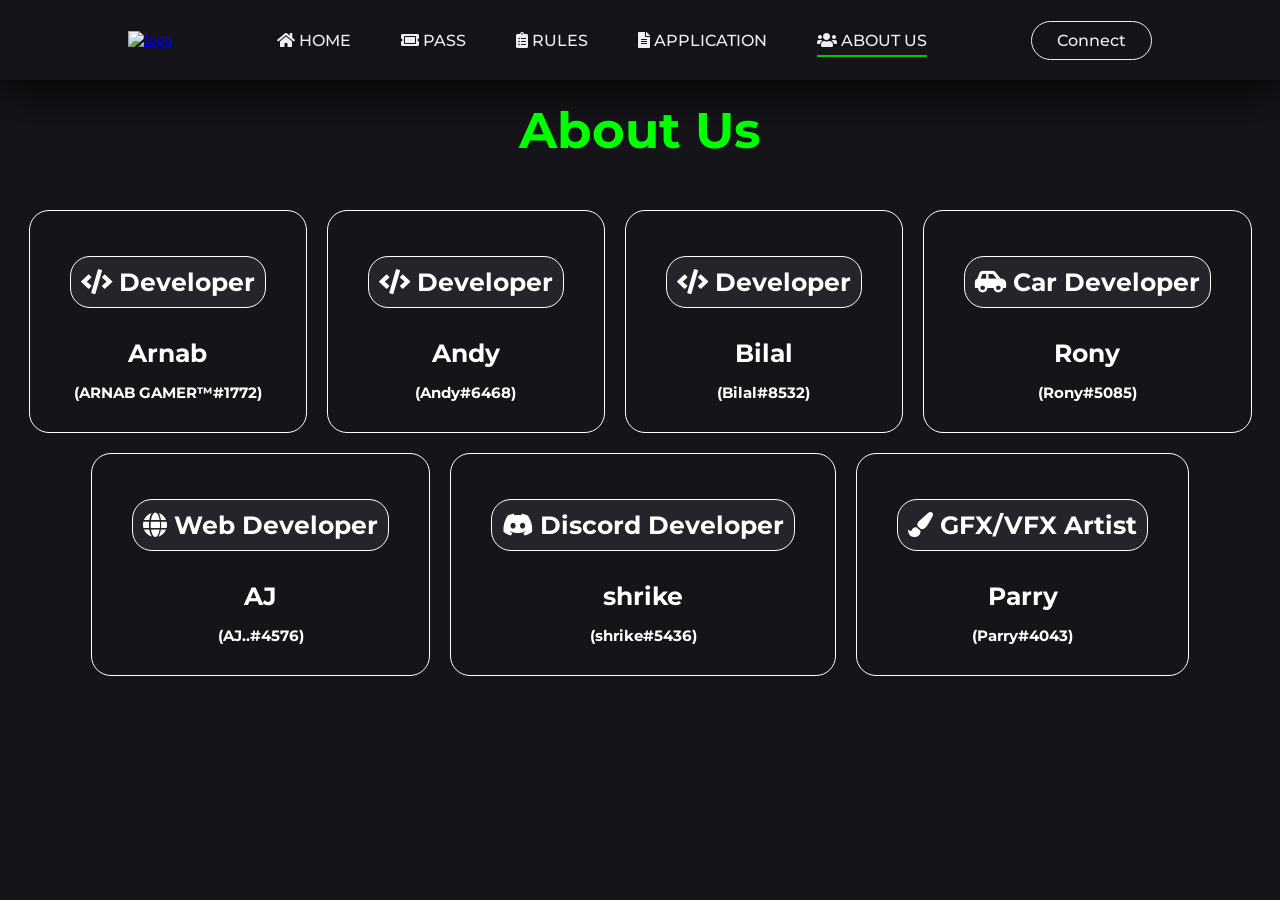
==== about.html @ 0f112212 "Add files via upload" ====
<!DOCTYPE html>
    <head>
        <meta charset="utf-8">
        <meta http-equiv="X-UA-Compatible" content="IE=edge">
        <title>Evolutes</title>
        <meta name="description" content="">
        <meta name="viewport" content="width=device-width, initial-scale=1">
        <link rel="stylesheet" href="about.css">
        <link rel='icon' type='image' href="https://cdn.discordapp.com/attachments/1075885468496961667/1078645288564183110/EVO.png" />
        <link rel="stylesheet" href="https://cdnjs.cloudflare.com/ajax/libs/font-awesome/5.15.4/css/all.min.css" />
        <link href="https://fonts.googleapis.com/css?family=Montserrat:500&display=swap" rel="stylesheet">
    </head>
  <body>
        <div class="loader">
            <div class="cell d-0"></div>
            <div class="cell d-1"></div>
            <div class="cell d-2"></div>
            <div class="cell d-1"></div>
            <div class="cell d-2"></div>
            <div class="cell d-2"></div>
            <div class="cell d-3"></div>
            <div class="cell d-3"></div>
            <div class="cell d-4"></div>
        </div>   
    <div id="content-container" style="display: none;">
        <header>
            <a class="logo" href="index.html">
                <img src="https://cdn.discordapp.com/attachments/1000288021620478013/1080728635633307658/EVOLUTES_copy.png" alt="logo" width="180" height="180">
            </a> 
            <nav>
                <ul class="nav__links">
                    <li><a href="index.html"><i class="fas fa-home"></i> HOME</a></li>
                    <li><a href="pass.html"><i class="fas fa-ticket-alt"></i> PASS</a></li>
                    <li><a href="rules.html"><i class="fas fa-clipboard-list"></i> RULES</a></li>
                    <li><a href="application.html"><i class="fas fa-file-alt"></i> APPLICATION</a></li>
                    <li><a href="about.html"><i class="fas fa-users"></i> ABOUT US</a></li>
                </ul>
            </nav>
            <a class="cta" href="#" onclick="connectToFivem()">Connect</a>
            <p class="menu cta">MENU</p>
        </header>
        <div class="overlay">
            <a class="close">&times;</a>
            <div class="overlay__content">
                <a href="index.html"><i class="fas fa-home"></i> HOME</a>
                <a href="pass.html"><i class="fas fa-ticket-alt"></i> PASS</a>
                <a href="rules.html"><i class="fas fa-clipboard-list"></i> RULES</a>
                <a href="application.html"><i class="fas fa-file-alt"></i> APPLICATION</a>
                <a href="about.html"><i class="fas fa-users"></i> ABOUT US</a>
            </div>   
        </div>
        <div class="container"> 
            <div class="about">
              <h1> About Us</h1>
            </div>
            <div class="box">
              <h2 class="dev"><i class="fas fa-code"></i> Developer </h2>
              <h2>Arnab</h2>
              <p>(ARNAB GAMER™#1772)</p>
            </div>
            <div class="box">
              <h2 class="dev"><i class="fas fa-code"></i> Developer </h2>
              <h2>Andy</h2>
              <p>(Andy#6468)</p>
            </div>
            <div class="box">
              <h2 class="dev"><i class="fas fa-code"></i> Developer </h2>
              <h2>Bilal</h2>
              <p>(Bilal#8532)</p>
            </div>
            <div class="box">
              <h2 class="dev"><i class="fas fa-car-side"></i> Car Developer </h2>
              <h2>Rony</h2>
              <p>(Rony#5085)</p>
            </div>
            <div class="box">
              <h2 class="dev"><i class="fas fa-globe"></i> Web Developer </h2>
              <h2>AJ</h2>
              <p>(AJ..#4576)</p>
            </div>
            <div class="box">
              <h2 class="dev"><i class="fab fa-discord"></i> Discord Developer </h2>
              <h2>shrike</h2>
              <p>(shrike#5436)</p>
            </div>
            <div class="box">
              <h2 class="dev"><i class="fas fa-paint-brush"></i> GFX/VFX Artist </h2>
              <h2>Parry</h2>
              <p>(Parry#4043)</p>
            </div>
        </div>
     
    </div>
  
        
    <script type="text/javascript" src="about.js"></script>
</body>
</html>
---- about.css ----
body{
  /* background-color: #313338; */
  background-color: #151419;
}

 
.loader {
  --cell-size: 52px;
  --cell-spacing: 1px;
  --cells: 3;
  --total-size: calc(var(--cells) * (var(--cell-size) + 2 * var(--cell-spacing)));
  display: flex;
  flex-wrap: wrap;
  width: var(--total-size);
  height: var(--total-size);
  top: 50%;
  left: 50%;
  position: fixed;
  margin-top: calc(var(--total-size) / -2);
  margin-left: calc(var(--total-size) / -2);
  z-index: 100;
  animation: loader-animation 10s ease-in-out infinite both;
  background-color: #151419;
}

.cell {
  flex: 0 0 var(--cell-size);
  margin: var(--cell-spacing);
  background-color: transparent;
  box-sizing: border-box;
  border-radius: 4px;
  animation: 1.5s ripple ease infinite;

}

.cell.d-1 {
  animation-delay: 100ms;
}

.cell.d-2 {
  animation-delay: 200ms;
}

.cell.d-3 {
  animation-delay: 300ms;
}

.cell.d-4 {
  animation-delay: 400ms;
}

.cell:nth-child(1) {
  --cell-color: #00FF87;
}

.cell:nth-child(2) {
  --cell-color: #0CFD95;
}

.cell:nth-child(3) {
  --cell-color: #17FBA2;
}

.cell:nth-child(4) {
  --cell-color: #23F9B2;
}

.cell:nth-child(5) {
  --cell-color: #30F7C3;
}

.cell:nth-child(6) {
  --cell-color: #3DF5D4;
}

.cell:nth-child(7) {
  --cell-color: #45F4DE;
}

.cell:nth-child(8) {
  --cell-color: #53F1F0;
}

.cell:nth-child(9) {
  --cell-color: #60EFFF;
}

/*Animation*/
@keyframes ripple {
  0% {
    background-color: transparent;
  }

  30% {
    background-color: var(--cell-color);
  }

  60% {
    background-color: transparent;
  }

  100% {
    background-color: transparent;
  }
}

* {
  box-sizing: border-box;
  margin: 0;
  padding: 0;
}

header {
    display: flex;
    justify-content: space-between;
    align-items: center;
    padding: 30px 10%;
    background-color: transparent;
    backdrop-filter: blur(20px);
    height: 80px;
    box-shadow: 0px 0px 50px 5px #000000ee;
}

.logo {
  cursor: pointer;
}
.nav__links li a.active {
  /* color: #00ff00; */
  border-bottom: 2px solid #00ff00be;
  padding-bottom: 5px;
}

.nav__links a,
.cta,
.overlay__content a {
  font-family: "Montserrat", sans-serif;
  font-weight: 500;
  color: #edf0f1;
  text-decoration: none;
}

.nav__links {
  list-style: none;
  display: flex;
}

.nav__links li {
  padding: 0px 25px;
}

.nav__links li a {
  transition: color 0.3s ease 0s;
}

.nav__links li a:hover {
  color: #00ff00;
}

.cta {
    padding: 9px 25px;
    border: 1px solid #edf0f1;
    border-radius: 50px;
    cursor: pointer;
    transition: background-color 0.3s ease 0s;
}

.cta:hover {
  background-color: #ffffff;
  color: #000000;
}

/* Mobile Nav */

.menu {
  display: none;
}

.overlay {
  height: 100%;
  width: 0;
  position: fixed;
  z-index: 1;
  left: 0;
  top: 0;
  background-color: #24252a;
  overflow-x: hidden;
  transition: width 0.5s ease 0s;
}

.overlay--active {
  width: 100%;
}

.overlay__content {
  display: flex;
  height: 100%;
  flex-direction: column;
  align-items: center;
  justify-content: center;
}

.overlay a {
  padding: 15px;
  font-size: 36px;
  display: block;
  transition: color 0.3s ease 0s;
}

.overlay a:hover,
.overlay a:focus {
  color: #00ff00;
}
.overlay .close {
  position: absolute;
  top: 20px;
  right: 45px;
  font-size: 60px;
  color: #edf0f1;
  cursor: pointer;
}

@media screen and (max-height: 450px) {
  .overlay a {
    font-size: 20px;
  }
  .overlay .close {
    font-size: 40px;
    top: 15px;
    right: 35px;
  }
}

@media only screen and (max-width: 800px) {
  .nav__links,
  .cta {
    display: none;
  }
  .menu {
    display: initial;
  }
}

.container {
  display: flex;
  flex-wrap: wrap;
  justify-content: center;
  align-items: center;
  margin-top: 120px;
}

.box {
  display: flex;
  flex-direction: column;
  align-items: center;
  color: #ffffff;
  padding: 30px;
  margin: 10px;
  border-radius: 20px;
  border: #ffffff 1px solid;
}

.box h2 {
  font-size: 25px;
  margin-bottom: 15px;
  margin-top: 15px;
  font-family: "Montserrat", sans-serif;
  font-weight: bold;

}

.box p {
  font-size: 15px;
  font-family: "Montserrat", sans-serif;
  font-weight: bold;
}

.about {
  position: absolute;
  text-align: center;
  width: 100%;
  top: 50px;
  left: 0;
  color: #00ff00;
}

.about h1 {
  /* font-size: 3.5rem; */
  font-size: 50px;
  font-family: "Montserrat", sans-serif;
  font-weight: bold;
  margin-top: 50px;
}

.dev {
  background-color: #24252a;
  border: #ffffff 1px solid;
  border-radius: 20px;
  padding: 10px;
  margin: 10px;
  margin-top: 50px;
  margin-bottom: 50px;
}
::-moz-selection {
  color: rgb(21, 20, 25);
  background: #ffffff;
}

::selection {
  color: rgb(21, 20, 25);
  background: #ffffff;
}
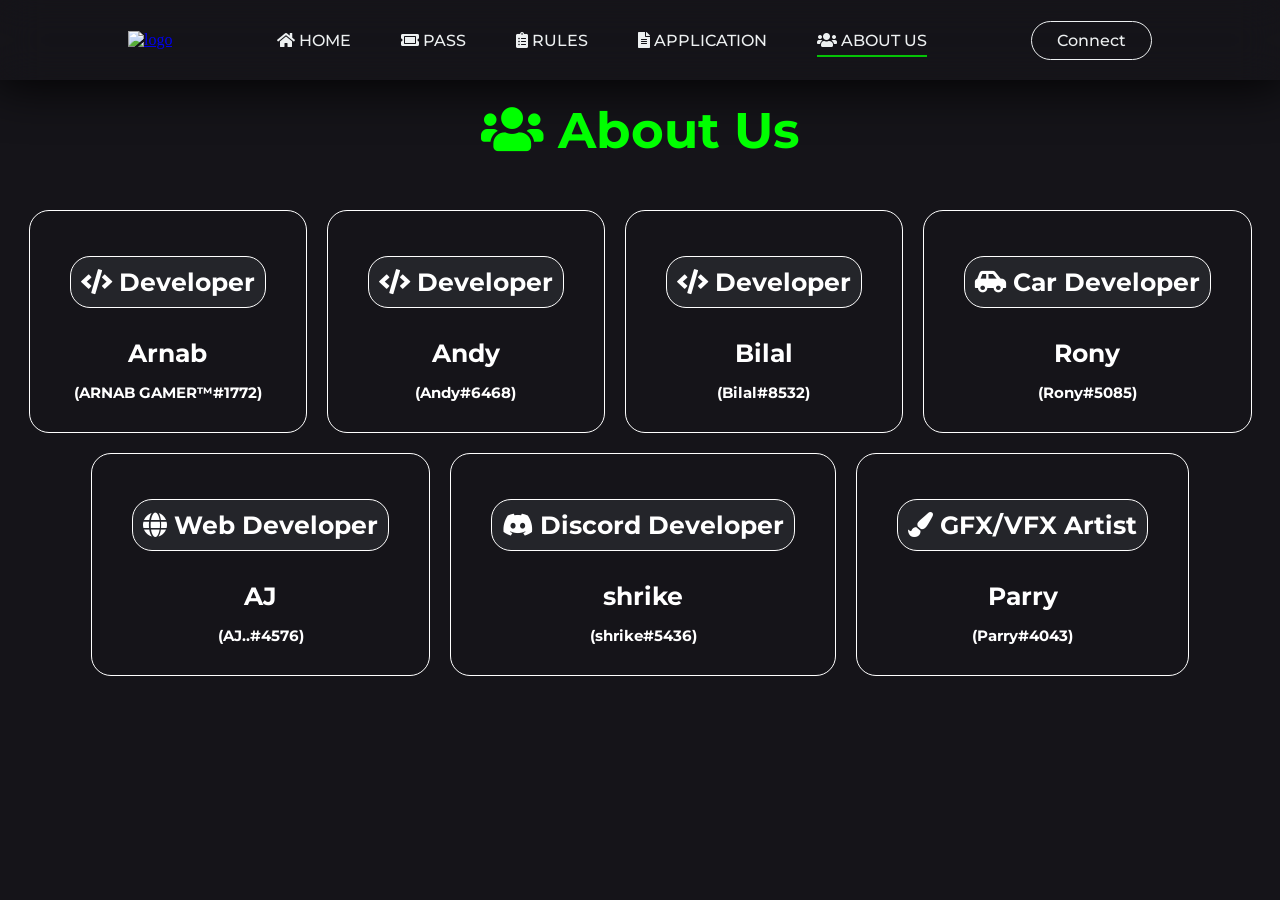
==== commit ba79d092: "Add files via upload" ====
--- a/about.html
+++ b/about.html
@@ -51,7 +51,7 @@
         </div>
         <div class="container"> 
             <div class="about">
-              <h1> About Us</h1>
+              <h1><i class="fas fa-users"></i> About Us</h1>
             </div>
             <div class="box">
               <h2 class="dev"><i class="fas fa-code"></i> Developer </h2>
--- a/about.css
+++ b/about.css
@@ -257,6 +257,7 @@
   margin: 10px;
   border-radius: 20px;
   border: #ffffff 1px solid;
+
 }
 
 .box h2 {
@@ -310,3 +311,24 @@
   background: #ffffff;
 }
 
+body::-webkit-scrollbar {
+  width: 8px;
+}
+
+body::-webkit-scrollbar-track {
+  background: #151419;
+}
+
+body::-webkit-scrollbar-thumb {
+  background-color: #00ff00;
+  border-radius: 20px;
+  border: 3px solid #151419;
+}
+
+body::-webkit-scrollbar-thumb:hover {
+  background-color: #ffffff;
+}
+
+body::-webkit-scrollbar-thumb:active {
+  background-color: #ffffff;
+}
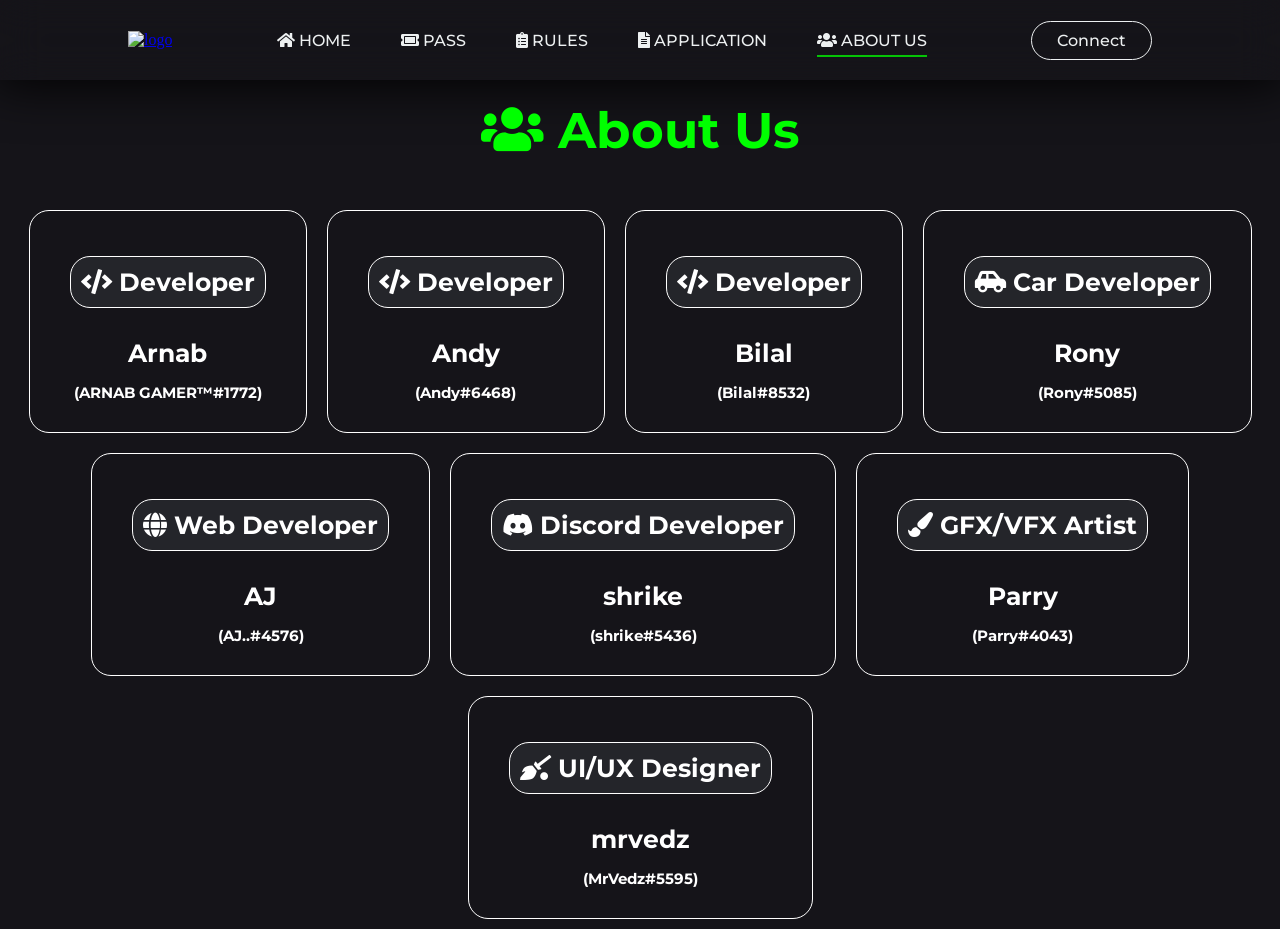
==== commit 915169b1: "Add files via upload" ====
--- a/about.html
+++ b/about.html
@@ -88,8 +88,13 @@
               <h2>Parry</h2>
               <p>(Parry#4043)</p>
             </div>
+
+            <div class="box">
+              <h2 class="dev"><i class="fas fa-quidditch"></i> UI/UX Designer </h2>
+              <h2>mrvedz</h2>
+              <p>(MrVedz#5595)</p>
+            </div>
         </div>
-     
     </div>
   
         
